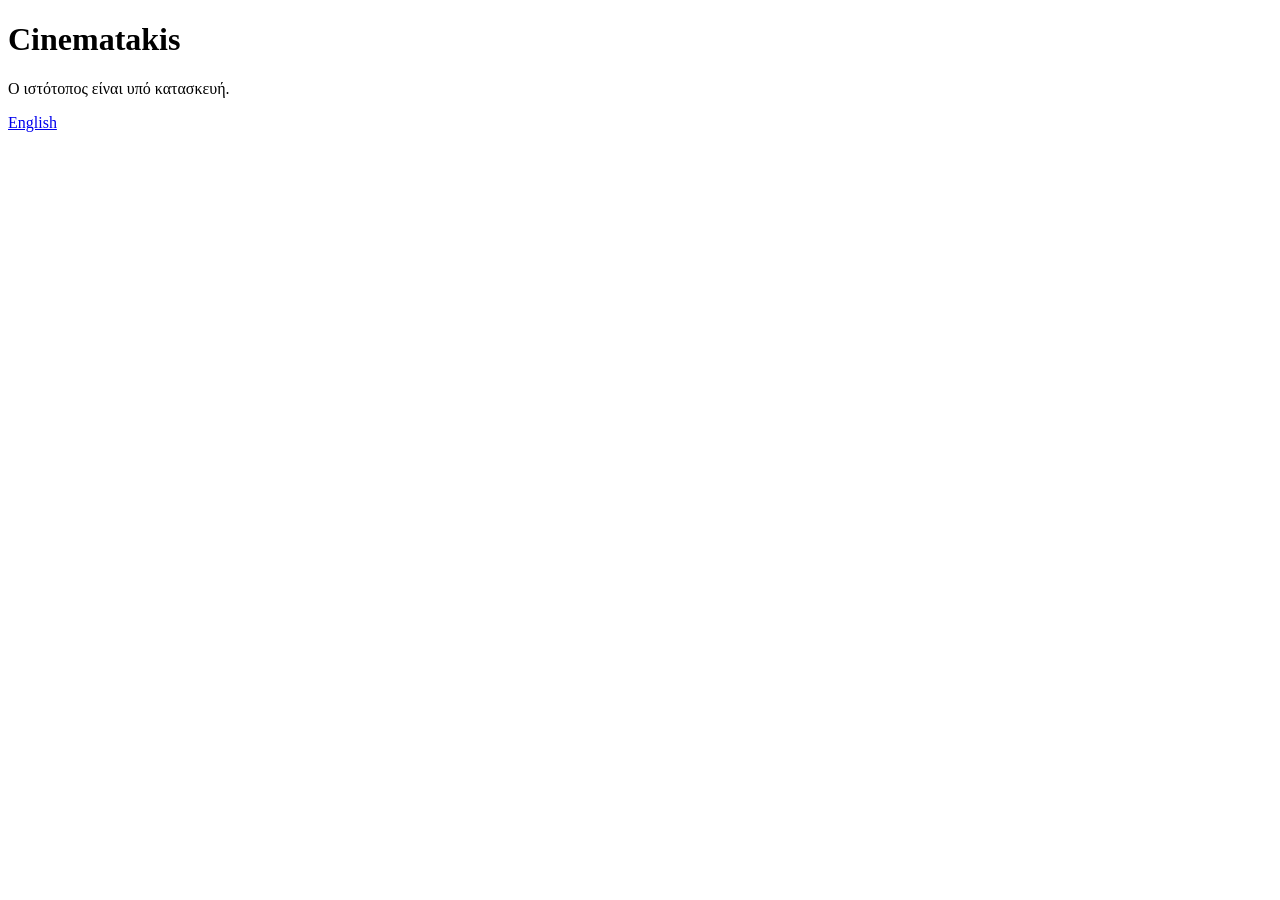
==== index.html @ 029b0244 "Initial project scaffold" ====
<!DOCTYPE html>
<html lang="el">
<head>
  <meta charset="utf-8">
  <meta name="viewport" content="width=device-width, initial-scale=1">
  <title>Cinematakis</title>
</head>
<body>
  <main>
    <h1>Cinematakis</h1>
    <p>Ο ιστότοπος είναι υπό κατασκευή.</p>
    <p><a href="en/">English</a></p>
  </main>
</body>
</html>
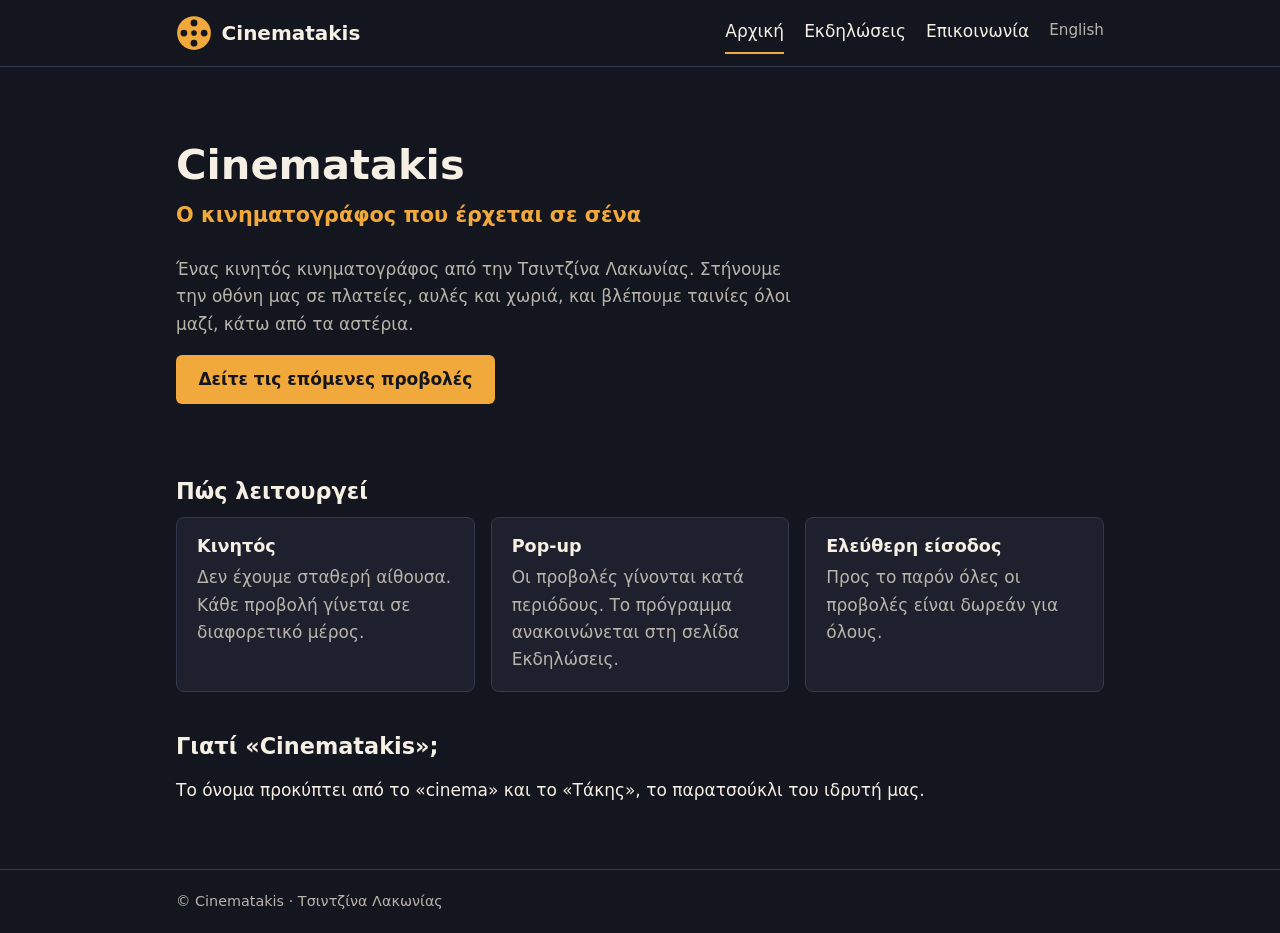
==== commit 1200efd4: "Add bilingual draft pages, styles, logo and SEO files" ====
--- a/index.html
+++ b/index.html
@@ -3,13 +3,74 @@
 <head>
   <meta charset="utf-8">
   <meta name="viewport" content="width=device-width, initial-scale=1">
-  <title>Cinematakis</title>
+  <title>Cinematakis – Ο κινηματογράφος που έρχεται σε σένα</title>
+  <meta name="description" content="Το Cinematakis είναι ένας κινητός κινηματογράφος από την Τσιντζίνα Λακωνίας. Προβολές pop-up με ελεύθερη είσοδο.">
+  <link rel="canonical" href="https://cinematakis.gr/">
+  <link rel="alternate" hreflang="el" href="https://cinematakis.gr/">
+  <link rel="alternate" hreflang="en" href="https://cinematakis.gr/en/">
+  <link rel="alternate" hreflang="x-default" href="https://cinematakis.gr/">
+  <link rel="icon" type="image/svg+xml" href="assets/img/logo.svg">
+  <meta property="og:type" content="website">
+  <meta property="og:title" content="Cinematakis – Ο κινηματογράφος που έρχεται σε σένα">
+  <meta property="og:description" content="Κινητός κινηματογράφος από την Τσιντζίνα Λακωνίας. Προβολές pop-up με ελεύθερη είσοδο.">
+  <meta property="og:url" content="https://cinematakis.gr/">
+  <meta property="og:locale" content="el_GR">
+  <link rel="stylesheet" href="assets/css/style.css">
 </head>
 <body>
-  <main>
-    <h1>Cinematakis</h1>
-    <p>Ο ιστότοπος είναι υπό κατασκευή.</p>
-    <p><a href="en/">English</a></p>
+  <a class="skip" href="#content">Μετάβαση στο περιεχόμενο</a>
+  <header class="site-header">
+    <div class="wrap">
+      <a class="brand" href="./"><img src="assets/img/logo.svg" alt="" width="36" height="36"> Cinematakis</a>
+      <nav class="site-nav" aria-label="Κύριο μενού">
+        <ul>
+          <li><a href="./" aria-current="page">Αρχική</a></li>
+          <li><a href="events/">Εκδηλώσεις</a></li>
+          <li><a href="contact/">Επικοινωνία</a></li>
+          <li class="lang"><a href="en/" lang="en" hreflang="en">English</a></li>
+        </ul>
+      </nav>
+    </div>
+  </header>
+
+  <main id="content">
+    <div class="wrap">
+      <section class="hero">
+        <h1>Cinematakis</h1>
+        <p class="tagline">Ο κινηματογράφος που έρχεται σε σένα</p>
+        <p class="lead">Ένας κινητός κινηματογράφος από την Τσιντζίνα Λακωνίας. Στήνουμε την οθόνη μας σε πλατείες, αυλές και χωριά, και βλέπουμε ταινίες όλοι μαζί, κάτω από τα αστέρια.</p>
+        <p><a class="button" href="events/">Δείτε τις επόμενες προβολές</a></p>
+      </section>
+
+      <section aria-labelledby="why">
+        <h2 id="why">Πώς λειτουργεί</h2>
+        <ul class="cards">
+          <li class="card">
+            <h3>Κινητός</h3>
+            <p>Δεν έχουμε σταθερή αίθουσα. Κάθε προβολή γίνεται σε διαφορετικό μέρος.</p>
+          </li>
+          <li class="card">
+            <h3>Pop-up</h3>
+            <p>Οι προβολές γίνονται κατά περιόδους. Το πρόγραμμα ανακοινώνεται στη σελίδα Εκδηλώσεις.</p>
+          </li>
+          <li class="card">
+            <h3>Ελεύθερη είσοδος</h3>
+            <p>Προς το παρόν όλες οι προβολές είναι δωρεάν για όλους.</p>
+          </li>
+        </ul>
+      </section>
+
+      <section aria-labelledby="name">
+        <h2 id="name">Γιατί «Cinematakis»;</h2>
+        <p>Το όνομα προκύπτει από το «cinema» και το «Τάκης», το παρατσούκλι του ιδρυτή μας.</p>
+      </section>
+    </div>
   </main>
+
+  <footer class="site-footer">
+    <div class="wrap">
+      <p>© Cinematakis · Τσιντζίνα Λακωνίας</p>
+    </div>
+  </footer>
 </body>
 </html>
--- a/assets/css/style.css
+++ b/assets/css/style.css
@@ -0,0 +1,238 @@
+/* Cinematakis - shared styles. Mobile-first, no external fonts or CDNs. */
+
+:root {
+  --bg: #14161f;
+  --surface: #1e212d;
+  --border: #343a4d;
+  --text: #f6efe3;
+  --muted: #b9b4aa;
+  --accent: #f2a93b;
+  --accent-text: #14161f;
+  --max: 960px;
+}
+
+* {
+  box-sizing: border-box;
+}
+
+html {
+  -webkit-text-size-adjust: 100%;
+}
+
+body {
+  margin: 0;
+  background: var(--bg);
+  color: var(--text);
+  font-family: system-ui, -apple-system, "Segoe UI", Roboto, "Helvetica Neue", Arial, sans-serif;
+  font-size: 1.0625rem;
+  line-height: 1.6;
+}
+
+img {
+  max-width: 100%;
+  height: auto;
+}
+
+a {
+  color: var(--accent);
+}
+
+a:hover {
+  text-decoration-thickness: 2px;
+}
+
+:focus-visible {
+  outline: 3px solid var(--accent);
+  outline-offset: 3px;
+}
+
+.wrap {
+  max-width: var(--max);
+  margin: 0 auto;
+  padding: 0 1rem;
+}
+
+.skip {
+  position: absolute;
+  left: 1rem;
+  top: -4rem;
+  padding: 0.5rem 1rem;
+  background: var(--accent);
+  color: var(--accent-text);
+  font-weight: 600;
+  z-index: 10;
+}
+
+.skip:focus {
+  top: 1rem;
+}
+
+/* Header and navigation */
+.site-header {
+  border-bottom: 1px solid var(--border);
+}
+
+.site-header .wrap {
+  display: flex;
+  flex-wrap: wrap;
+  align-items: center;
+  justify-content: space-between;
+  gap: 0.5rem 1.5rem;
+  padding-top: 0.75rem;
+  padding-bottom: 0.75rem;
+}
+
+.brand {
+  display: inline-flex;
+  align-items: center;
+  gap: 0.6rem;
+  color: var(--text);
+  font-size: 1.25rem;
+  font-weight: 700;
+  text-decoration: none;
+}
+
+.site-nav ul {
+  display: flex;
+  flex-wrap: wrap;
+  gap: 0.25rem 1.25rem;
+  margin: 0;
+  padding: 0;
+  list-style: none;
+}
+
+.site-nav a {
+  display: inline-block;
+  padding: 0.4rem 0;
+  color: var(--text);
+  text-decoration: none;
+  border-bottom: 2px solid transparent;
+}
+
+.site-nav a:hover,
+.site-nav a[aria-current="page"] {
+  border-bottom-color: var(--accent);
+}
+
+.site-nav .lang a {
+  color: var(--muted);
+  font-size: 0.95rem;
+}
+
+/* Main content */
+main {
+  padding: 2rem 0 3rem;
+}
+
+h1,
+h2,
+h3 {
+  line-height: 1.25;
+}
+
+h1 {
+  margin: 0 0 0.5rem;
+  font-size: 2rem;
+}
+
+h2 {
+  margin: 2.5rem 0 0.75rem;
+  font-size: 1.4rem;
+}
+
+h3 {
+  margin: 0 0 0.4rem;
+  font-size: 1.1rem;
+}
+
+.hero {
+  padding: 2.5rem 0 1rem;
+}
+
+.hero .tagline {
+  margin: 0 0 1.5rem;
+  color: var(--accent);
+  font-size: 1.3rem;
+  font-weight: 600;
+}
+
+.lead {
+  max-width: 40rem;
+  color: var(--muted);
+}
+
+.button {
+  display: inline-block;
+  padding: 0.7rem 1.4rem;
+  background: var(--accent);
+  color: var(--accent-text);
+  font-weight: 700;
+  text-decoration: none;
+  border-radius: 6px;
+}
+
+.button:hover {
+  filter: brightness(1.1);
+}
+
+.cards {
+  display: grid;
+  gap: 1rem;
+  margin: 0;
+  padding: 0;
+  list-style: none;
+}
+
+.card,
+.notice {
+  padding: 1.1rem 1.25rem;
+  background: var(--surface);
+  border: 1px solid var(--border);
+  border-radius: 8px;
+}
+
+.card p,
+.notice p {
+  margin: 0;
+  color: var(--muted);
+}
+
+.notice {
+  border-left: 4px solid var(--accent);
+}
+
+.details {
+  margin: 0;
+}
+
+.details dt {
+  margin-top: 1rem;
+  font-weight: 700;
+}
+
+.details dd {
+  margin: 0.2rem 0 0;
+  color: var(--muted);
+}
+
+/* Footer */
+.site-footer {
+  border-top: 1px solid var(--border);
+  padding: 1.25rem 0;
+  color: var(--muted);
+  font-size: 0.9rem;
+}
+
+.site-footer p {
+  margin: 0;
+}
+
+@media (min-width: 40rem) {
+  h1 {
+    font-size: 2.6rem;
+  }
+
+  .cards {
+    grid-template-columns: repeat(3, 1fr);
+  }
+}
